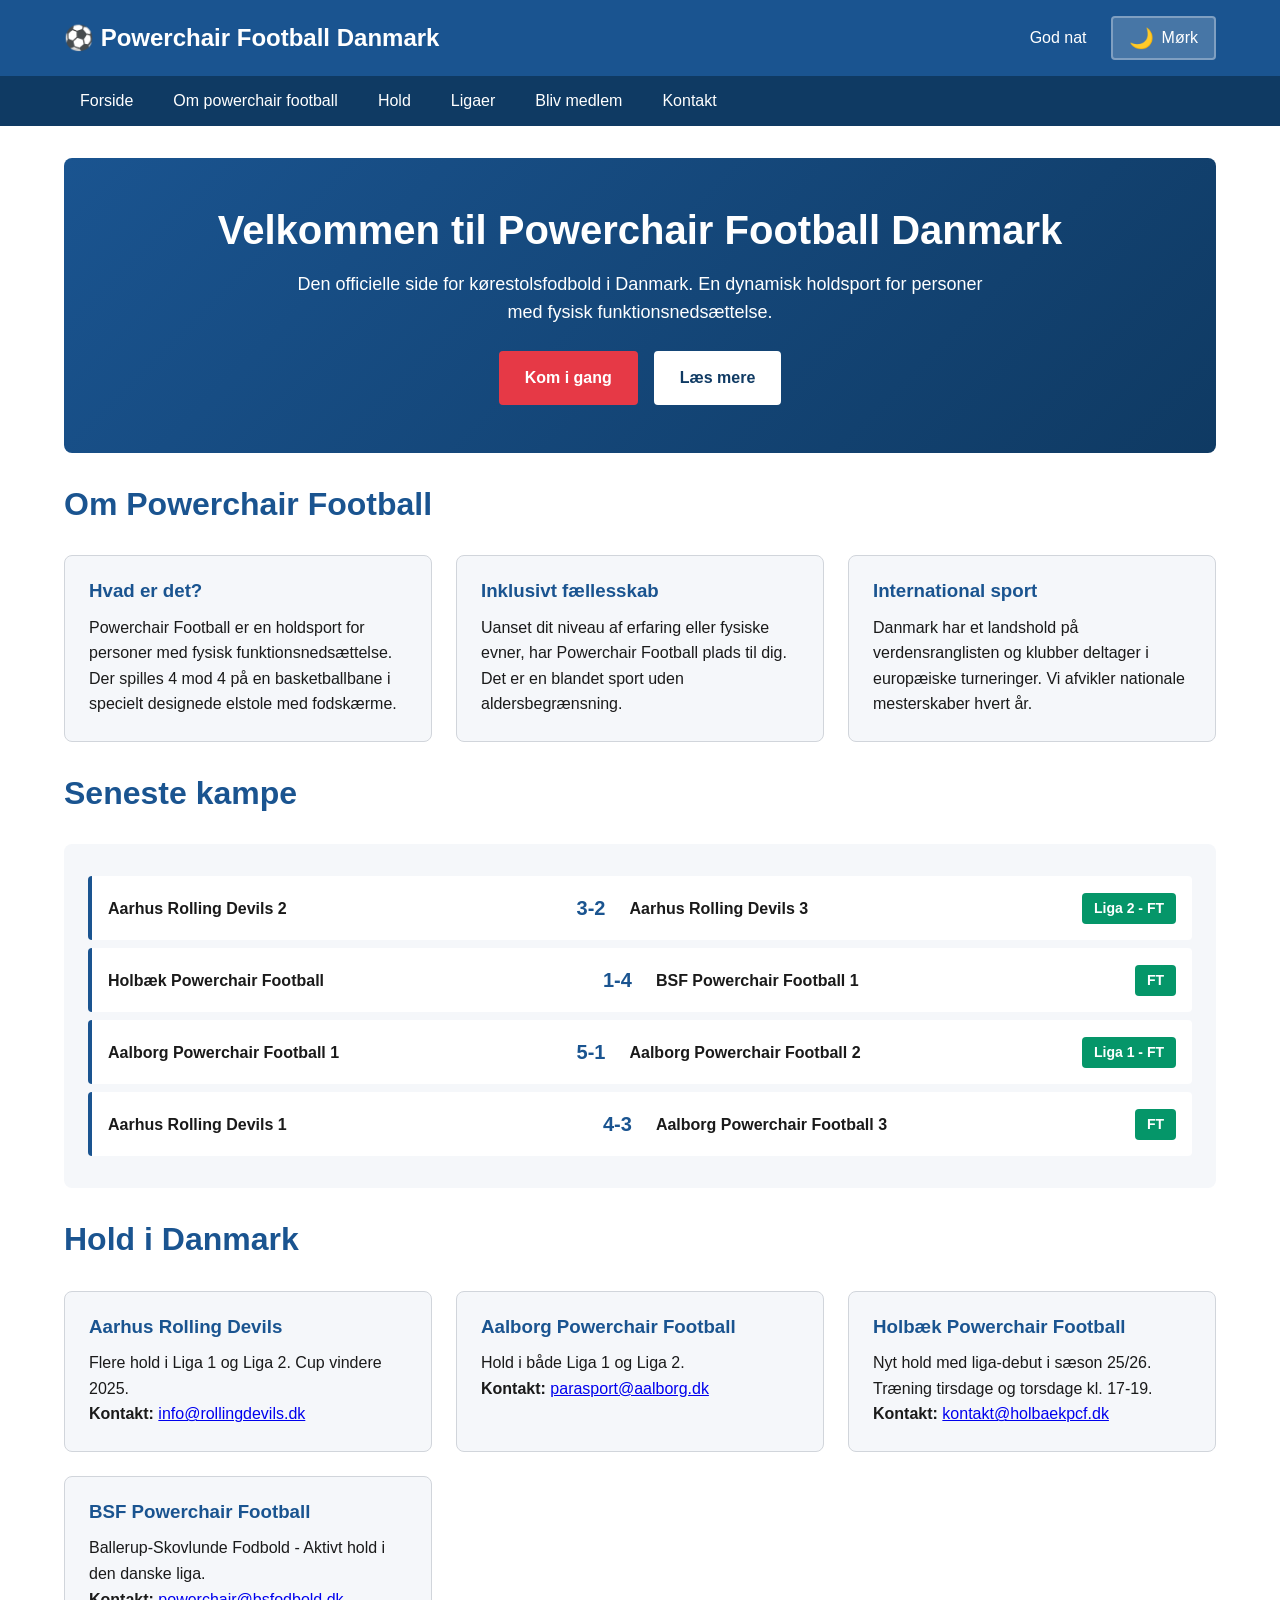
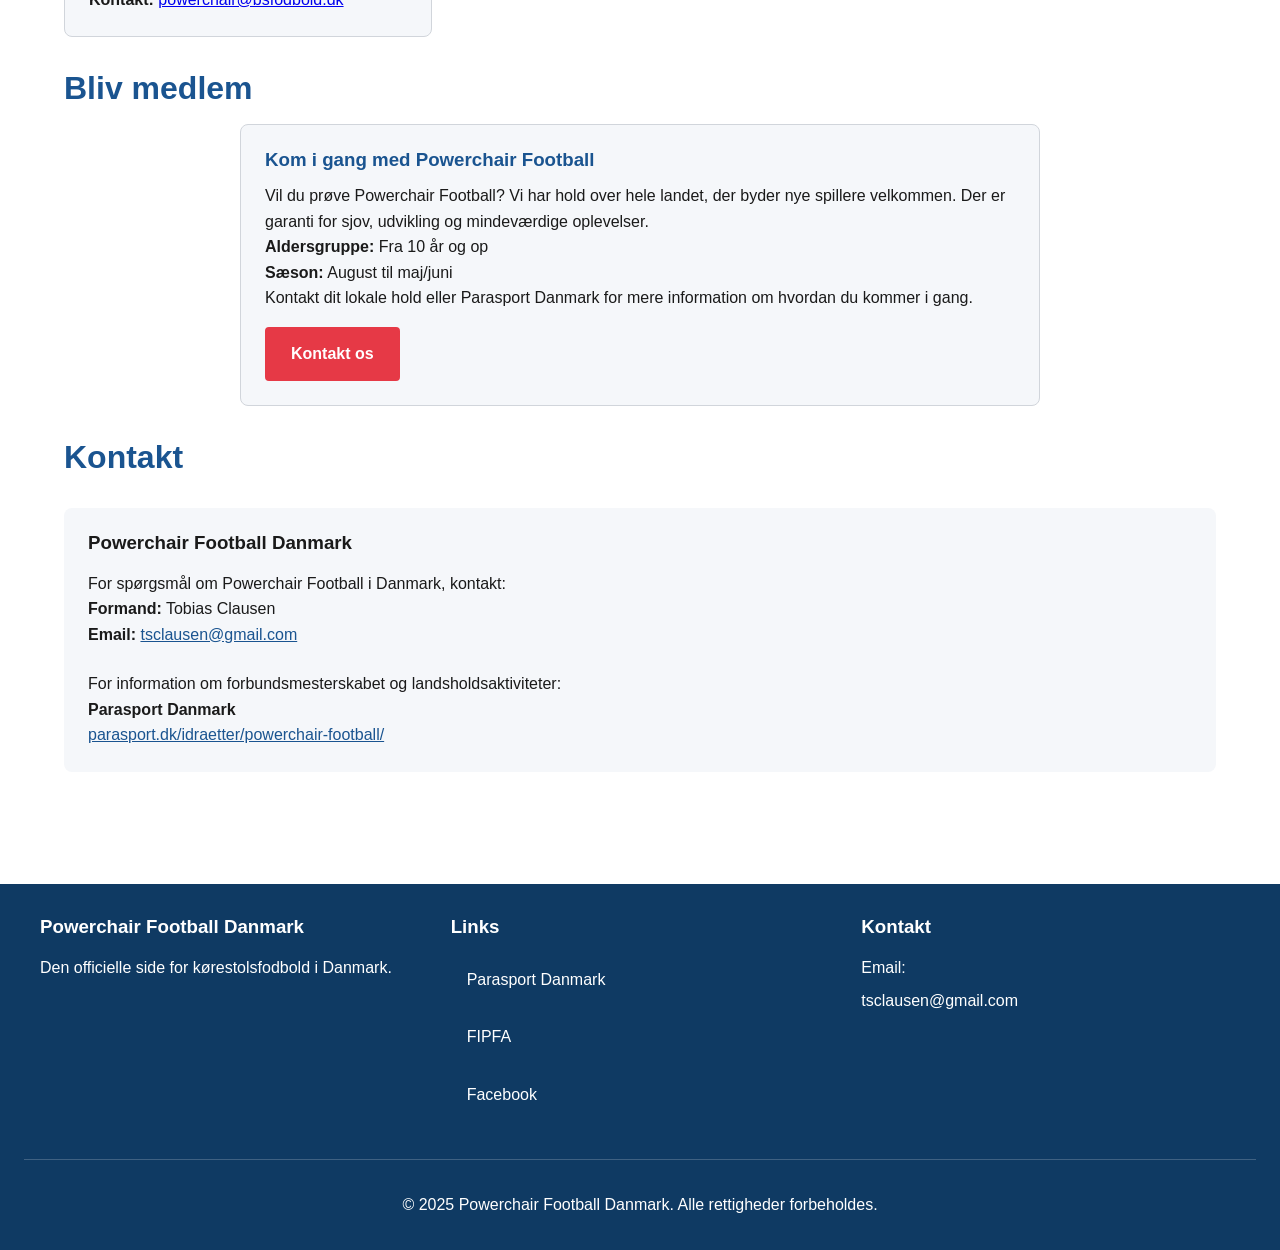
==== index.html @ d1e7b16e "initial commit" ====
<!DOCTYPE html>
<html lang="da">
<head>
    <meta charset="UTF-8">
    <meta name="viewport" content="width=device-width, initial-scale=1.0">
    <meta name="description" content="Powerchair Football Danmark - Den officielle side for kørestolsfodbold i Danmark. Information om ligaer, hold og hvordan du kommer i gang.">
    <title>Powerchair Football Danmark | Kørestolsfodbold</title>
    <style>
        :root {
            --primary: #1a5490;
            --primary-dark: #0f3a63;
            --secondary: #e63946;
            --text: #1a1a1a;
            --text-light: #4a4a4a;
            --bg: #ffffff;
            --bg-alt: #f5f7fa;
            --border: #d1d5db;
            --success: #059669;
        }

        [data-theme="dark"] {
            --primary: #4a9eff;
            --primary-dark: #2563eb;
            --secondary: #ff6b78;
            --text: #e5e7eb;
            --text-light: #d1d5db;
            --bg: #0f172a;
            --bg-alt: #1e293b;
            --border: #334155;
            --success: #10b981;
        }

        * {
            margin: 0;
            padding: 0;
            box-sizing: border-box;
        }

        body {
            font-family: -apple-system, BlinkMacSystemFont, 'Segoe UI', Roboto, 'Helvetica Neue', Arial, sans-serif;
            line-height: 1.6;
            color: var(--text);
            background: var(--bg);
            transition: background-color 0.3s, color 0.3s;
        }

        /* Skip to main content link for keyboard users */
        .skip-link {
            position: absolute;
            top: -40px;
            left: 0;
            background: var(--primary);
            color: white;
            padding: 8px 16px;
            text-decoration: none;
            z-index: 100;
            border-radius: 0 0 4px 0;
        }

        .skip-link:focus {
            top: 0;
        }

        /* Header */
        header {
            background: var(--primary);
            color: white;
            padding: 1rem 0;
            box-shadow: 0 2px 8px rgba(0,0,0,0.1);
        }

        .header-content {
            max-width: 1200px;
            margin: 0 auto;
            padding: 0 1.5rem;
            display: flex;
            justify-content: space-between;
            align-items: center;
            flex-wrap: wrap;
            gap: 1rem;
        }

        .logo {
            font-size: 1.5rem;
            font-weight: bold;
            text-decoration: none;
            color: white;
        }

        .logo:focus {
            outline: 2px solid white;
            outline-offset: 4px;
        }

        .header-right {
            display: flex;
            align-items: center;
            gap: 1.5rem;
        }

        /* Theme toggle button */
        .theme-toggle {
            background: rgba(255, 255, 255, 0.2);
            border: 2px solid rgba(255, 255, 255, 0.3);
            color: white;
            padding: 0.5rem 1rem;
            border-radius: 4px;
            cursor: pointer;
            font-size: 1rem;
            display: flex;
            align-items: center;
            gap: 0.5rem;
            transition: all 0.2s;
        }

        .theme-toggle:hover {
            background: rgba(255, 255, 255, 0.3);
        }

        .theme-toggle:focus-visible {
            outline: 2px solid white;
            outline-offset: 2px;
        }

        .theme-icon {
            font-size: 1.25rem;
        }

        /* Navigation */
        nav {
            background: var(--primary-dark);
        }

        nav ul {
            list-style: none;
            max-width: 1200px;
            margin: 0 auto;
            padding: 0 1.5rem;
            display: flex;
            flex-wrap: wrap;
            gap: 0.5rem;
        }

        nav a {
            display: block;
            color: white;
            text-decoration: none;
            padding: 0.75rem 1rem;
            transition: background-color 0.2s;
        }

        nav a:hover,
        nav a:focus {
            background: var(--primary);
            outline: none;
        }

        nav a:focus-visible {
            outline: 2px solid white;
            outline-offset: -2px;
        }

        /* Main content */
        main {
            max-width: 1200px;
            margin: 0 auto;
            padding: 2rem 1.5rem;
        }

        h1, h2, h3 {
            margin-bottom: 1rem;
            line-height: 1.2;
        }

        h1 {
            font-size: clamp(1.75rem, 4vw, 2.5rem);
            color: var(--primary);
        }

        h2 {
            font-size: clamp(1.5rem, 3vw, 2rem);
            color: var(--primary);
            margin-top: 2rem;
        }

        /* Hero section */
        .hero {
            background: linear-gradient(135deg, var(--primary) 0%, var(--primary-dark) 100%);
            color: white;
            padding: 3rem 1.5rem;
            border-radius: 8px;
            margin-bottom: 2rem;
            text-align: center;
        }

        .hero h1 {
            color: white;
            margin-bottom: 1rem;
        }

        .hero p {
            font-size: 1.125rem;
            max-width: 700px;
            margin: 0 auto 1.5rem;
        }

        /* Buttons */
        .btn {
            display: inline-block;
            background: var(--secondary);
            color: white;
            padding: 0.75rem 1.5rem;
            text-decoration: none;
            border-radius: 4px;
            font-weight: 600;
            transition: all 0.2s;
            border: 2px solid var(--secondary);
            cursor: pointer;
            font-size: 1rem;
        }

        .btn:hover,
        .btn:focus {
            background: #d32f3e;
            border-color: #d32f3e;
            transform: translateY(-2px);
            box-shadow: 0 4px 8px rgba(0,0,0,0.2);
        }

        .btn:focus-visible {
            outline: 3px solid white;
            outline-offset: 2px;
        }

        .btn-secondary {
            background: white;
            color: var(--primary-dark);
            border-color: white;
        }

        .btn-secondary:hover,
        .btn-secondary:focus {
            background: var(--bg-alt);
            border-color: var(--bg-alt);
        }

        [data-theme="dark"] .btn-secondary {
            background: var(--bg-alt);
            color: var(--primary);
            border-color: var(--bg-alt);
        }

        /* Cards */
        .card-grid {
            display: grid;
            grid-template-columns: repeat(auto-fit, minmax(300px, 1fr));
            gap: 1.5rem;
            margin: 2rem 0;
        }

        .card {
            background: var(--bg-alt);
            border: 1px solid var(--border);
            border-radius: 8px;
            padding: 1.5rem;
            transition: box-shadow 0.2s, transform 0.2s;
        }

        .card:hover {
            box-shadow: 0 4px 12px rgba(0,0,0,0.15);
            transform: translateY(-2px);
        }

        [data-theme="dark"] .card:hover {
            box-shadow: 0 4px 12px rgba(0,0,0,0.4);
        }

        .card h3 {
            color: var(--primary);
            margin-bottom: 0.75rem;
        }

        /* Match results */
        .match-results {
            background: var(--bg-alt);
            border-radius: 8px;
            padding: 1.5rem;
            margin: 2rem 0;
        }

        .match-result {
            display: flex;
            justify-content: space-between;
            align-items: center;
            padding: 1rem;
            margin: 0.5rem 0;
            background: var(--bg);
            border-radius: 4px;
            border-left: 4px solid var(--primary);
            flex-wrap: wrap;
            gap: 0.5rem;
            transition: transform 0.2s;
        }

        .match-result:hover {
            transform: translateX(4px);
        }

        .match-result .team {
            font-weight: 600;
            flex: 1;
            min-width: 150px;
        }

        .match-result .score {
            font-size: 1.25rem;
            font-weight: bold;
            color: var(--primary);
            padding: 0 1rem;
        }

        .match-result .status {
            background: var(--success);
            color: white;
            padding: 0.25rem 0.75rem;
            border-radius: 4px;
            font-size: 0.875rem;
            font-weight: 600;
        }

        /* Contact section */
        .contact-info {
            background: var(--bg-alt);
            padding: 1.5rem;
            border-radius: 8px;
            margin: 2rem 0;
        }

        .contact-info a {
            color: var(--primary);
            word-break: break-all;
        }

        .contact-info a:focus-visible {
            outline: 2px solid var(--primary);
            outline-offset: 2px;
        }

        /* Footer */
        footer {
            background: var(--primary-dark);
            color: white;
            padding: 2rem 1.5rem;
            margin-top: 3rem;
        }

        .footer-content {
            max-width: 1200px;
            margin: 0 auto;
            display: grid;
            grid-template-columns: repeat(auto-fit, minmax(250px, 1fr));
            gap: 2rem;
        }

        footer h3 {
            color: white;
            margin-bottom: 1rem;
        }

        footer a {
            color: white;
            text-decoration: none;
            display: block;
            margin: 0.5rem 0;
        }

        footer a:hover,
        footer a:focus {
            text-decoration: underline;
        }

        footer a:focus-visible {
            outline: 2px solid white;
            outline-offset: 2px;
        }

        /* Responsive design */
        @media (max-width: 768px) {
            .header-content {
                flex-direction: column;
                align-items: flex-start;
            }

            .header-right {
                width: 100%;
                justify-content: space-between;
            }

            nav ul {
                flex-direction: column;
                gap: 0;
            }

            nav a {
                padding: 1rem;
                border-bottom: 1px solid var(--primary);
            }

            .match-result {
                flex-direction: column;
                align-items: flex-start;
            }

            .match-result .score {
                padding: 0.5rem 0;
            }
        }

        /* Focus styles for better keyboard navigation */
        *:focus-visible {
            outline: 2px solid var(--primary);
            outline-offset: 2px;
        }

        /* High contrast support */
        @media (prefers-contrast: high) {
            :root {
                --primary: #003d82;
                --text: #000000;
                --border: #000000;
            }

            .card,
            .match-result {
                border: 2px solid var(--border);
            }
        }

        /* Reduced motion support */
        @media (prefers-reduced-motion: reduce) {
            * {
                animation-duration: 0.01ms !important;
                animation-iteration-count: 1 !important;
                transition-duration: 0.01ms !important;
            }

            body {
                transition: none;
            }
        }

        /* Dark mode media query support */
        @media (prefers-color-scheme: dark) {
            :root:not([data-theme="light"]) {
                --primary: #4a9eff;
                --primary-dark: #2563eb;
                --secondary: #ff6b78;
                --text: #e5e7eb;
                --text-light: #d1d5db;
                --bg: #0f172a;
                --bg-alt: #1e293b;
                --border: #334155;
                --success: #10b981;
            }
        }
    </style>
</head>
<body>
    <a href="#main" class="skip-link">Spring til hovedindhold</a>

    <header>
        <div class="header-content">
            <a href="./index.html" class="logo" aria-label="Powerchair Football Danmark - Forside">
                ⚽ Powerchair Football Danmark
            </a>
            <div class="header-right">
                <div role="status" aria-live="polite" aria-atomic="true">
                    <span id="greeting">God aften</span>
                </div>
                <button 
                    id="theme-toggle" 
                    class="theme-toggle" 
                    aria-label="Skift mellem lys og mørk tilstand"
                    aria-pressed="false">
                    <span class="theme-icon" aria-hidden="true">🌙</span>
                    <span id="theme-text">Mørk</span>
                </button>
            </div>
        </div>
    </header>

    <nav aria-label="Hovedmenu">
        <ul>
            <li><a href="./index.html">Forside</a></li>
            <li><a href="./about.html">Om powerchair football</a></li>
            <li><a href="./hold.html">Hold</a></li>
            <li><a href="./results.html">Ligaer</a></li>
            <li><a href="./join.html">Bliv medlem</a></li>
            <li><a href="./contact.html">Kontakt</a></li>
        </ul>
    </nav>

    <main id="main">
        <section id="home" class="hero" aria-labelledby="hero-heading">
            <h1 id="hero-heading">Velkommen til Powerchair Football Danmark</h1>
            <p>Den officielle side for kørestolsfodbold i Danmark. En dynamisk holdsport for personer med fysisk funktionsnedsættelse.</p>
            <div style="display: flex; gap: 1rem; justify-content: center; flex-wrap: wrap;">
                <a href="./join.html" class="btn">Kom i gang</a>
                <a href="./about.html" class="btn btn-secondary">Læs mere</a>
            </div>
        </section>

        <section id="about" aria-labelledby="about-heading">
            <h2 id="about-heading">Om Powerchair Football</h2>
            <div class="card-grid">
                <article class="card">
                    <h3>Hvad er det?</h3>
                    <p>Powerchair Football er en holdsport for personer med fysisk funktionsnedsættelse. Der spilles 4 mod 4 på en basketballbane i specielt designede elstole med fodskærme.</p>
                </article>
                <article class="card">
                    <h3>Inklusivt fællesskab</h3>
                    <p>Uanset dit niveau af erfaring eller fysiske evner, har Powerchair Football plads til dig. Det er en blandet sport uden aldersbegrænsning.</p>
                </article>
                <article class="card">
                    <h3>International sport</h3>
                    <p>Danmark har et landshold på verdensranglisten og klubber deltager i europæiske turneringer. Vi afvikler nationale mesterskaber hvert år.</p>
                </article>
            </div>
        </section>

        <section id="results" aria-labelledby="results-heading">
            <h2 id="results-heading">Seneste kampe</h2>
            <div class="match-results">
                <article class="match-result">
                    <span class="team">Aarhus Rolling Devils 2</span>
                    <span class="score" aria-label="resultat">-</span>
                    <span class="team">Aarhus Rolling Devils 3</span>
                    <span class="status" role="status">Liga 2 - FT</span>
                </article>
                <article class="match-result">
                    <span class="team">Holbæk Powerchair Football</span>
                    <span class="score" aria-label="resultat">-</span>
                    <span class="team">BSF Powerchair Football 1</span>
                    <span class="status" role="status">FT</span>
                </article>
                <article class="match-result">
                    <span class="team">Aalborg Powerchair Football 1</span>
                    <span class="score" aria-label="resultat">-</span>
                    <span class="team">Aalborg Powerchair Football 2</span>
                    <span class="status" role="status">Liga 1 - FT</span>
                </article>
                <article class="match-result">
                    <span class="team">Aarhus Rolling Devils 1</span>
                    <span class="score" aria-label="resultat">-</span>
                    <span class="team">Aalborg Powerchair Football 3</span>
                    <span class="status" role="status">FT</span>
                </article>
            </div>
        </section>

        <section id="teams" aria-labelledby="teams-heading">
            <h2 id="teams-heading">Hold i Danmark</h2>
            <div class="card-grid">
                <article class="card">
                    <h3>Aarhus Rolling Devils</h3>
                    <p>Flere hold i Liga 1 og Liga 2. Cup vindere 2025.</p>
                </article>
                <article class="card">
                    <h3>Aalborg Powerchair Football</h3>
                    <p>Hold i både Liga 1 og Liga 2.</p>
                </article>
                <article class="card">
                    <h3>Holbæk Powerchair Football</h3>
                    <p>Nyt hold med liga-debut i sæson 25/26. Træning tirsdage og torsdage kl. 17-19.</p>
                </article>
                <article class="card">
                    <h3>BSF Powerchair Football</h3>
                    <p>Aktivt hold i den danske liga.</p>
                </article>
            </div>
        </section>

        <section id="join" aria-labelledby="join-heading">
            <h2 id="join-heading">Bliv medlem</h2>
            <div class="card" style="max-width: 800px; margin: 0 auto;">
                <h3>Kom i gang med Powerchair Football</h3>
                <p>Vil du prøve Powerchair Football? Vi har hold over hele landet, der byder nye spillere velkommen. Der er garanti for sjov, udvikling og mindeværdige oplevelser.</p>
                <p><strong>Aldersgruppe:</strong> Fra 10 år og op</p>
                <p><strong>Sæson:</strong> August til maj/juni</p>
                <p>Kontakt dit lokale hold eller Parasport Danmark for mere information om hvordan du kommer i gang.</p>
                <a href="./index.html#contact" class="btn" style="margin-top: 1rem;">Kontakt os</a>
            </div>
        </section>

        <section id="contact" aria-labelledby="contact-heading">
            <h2 id="contact-heading">Kontakt</h2>
            <div class="contact-info">
                <h3>Powerchair Football Danmark</h3>
                <p>For spørgsmål om Powerchair Football i Danmark, kontakt:</p>
                <p><strong>Formand:</strong> Tobias Clausen<br>
                <strong>Email:</strong> <a href="mailto:tsclausen@gmail.com">tsclausen@gmail.com</a></p>
                
                <p style="margin-top: 1.5rem;">For information om forbundsmesterskabet og landsholdsaktiviteter:</p>
                <p><strong>Parasport Danmark</strong><br>
                <a href="https://parasport.dk/idraetter/powerchair-football/" target="_blank" rel="noopener noreferrer">parasport.dk/idraetter/powerchair-football/</a></p>
            </div>
        </section>
    </main>

    <footer>
        <div class="footer-content">
            <div>
                <h3>Powerchair Football Danmark</h3>
                <p>Den officielle side for kørestolsfodbold i Danmark.</p>
            </div>
            <nav aria-label="Footer links">
                <h3>Links</h3>
                <a href="https://parasport.dk" target="_blank" rel="noopener noreferrer">Parasport Danmark</a>
                <a href="https://fipfa.org" target="_blank" rel="noopener noreferrer">FIPFA</a>
                <a href="https://facebook.com/PowerchairFootballDanmark" target="_blank" rel="noopener noreferrer">Facebook</a>
            </nav>
            <div>
                <h3>Kontakt</h3>
                <p>Email: <a href="mailto:tsclausen@gmail.com">tsclausen@gmail.com</a></p>
            </div>
        </div>
        <div style="text-align: center; margin-top: 2rem; padding-top: 2rem; border-top: 1px solid rgba(255,255,255,0.2);">
            <p>&copy; 2025 Powerchair Football Danmark. Alle rettigheder forbeholdes.</p>
        </div>
    </footer>

    <script>
        // Theme management
        const themeToggle = document.getElementById('theme-toggle');
        const themeIcon = document.querySelector('.theme-icon');
        const themeText = document.getElementById('theme-text');
        const html = document.documentElement;

        // Initialize theme from system preference
        function initTheme() {
            const systemPrefersDark = window.matchMedia('(prefers-color-scheme: dark)').matches;
            
            if (systemPrefersDark) {
                setTheme('dark');
            } else {
                setTheme('light');
            }
        }

        function setTheme(theme) {
            if (theme === 'dark') {
                html.setAttribute('data-theme', 'dark');
                themeIcon.textContent = '☀️';
                themeText.textContent = 'Lys';
                themeToggle.setAttribute('aria-pressed', 'true');
            } else {
                html.setAttribute('data-theme', 'light');
                themeIcon.textContent = '🌙';
                themeText.textContent = 'Mørk';
                themeToggle.setAttribute('aria-pressed', 'false');
            }
        }

        themeToggle.addEventListener('click', () => {
            const currentTheme = html.getAttribute('data-theme');
            const newTheme = currentTheme === 'dark' ? 'light' : 'dark';
            setTheme(newTheme);
        });

        // Listen for system theme changes
        window.matchMedia('(prefers-color-scheme: dark)').addEventListener('change', (e) => {
            const newTheme = e.matches ? 'dark' : 'light';
            setTheme(newTheme);
        });

        // Update greeting based on time of day
        function updateGreeting() {
            const hour = new Date().getHours();
            const greetingEl = document.getElementById('greeting');
            let greeting;
            
            if (hour < 6) greeting = 'God nat';
            else if (hour < 10) greeting = 'God morgen';
            else if (hour < 18) greeting = 'God dag';
            else greeting = 'God aften';
            
            greetingEl.textContent = greeting;
        }
        
        initTheme();
        updateGreeting();

        // Load and display teams
        async function loadTeams() {
            try {
                // Try localStorage first
                const stored = localStorage.getItem('pcfb_teams');
                let teams;
                
                if (stored) {
                    teams = JSON.parse(stored);
                } else {
                    const response = await fetch('./data/teams.json');
                    teams = await response.json();
                }
                
                const teamsGrid = document.querySelector('#teams .card-grid');
                
                teamsGrid.innerHTML = teams.map(team => `
                    <article class="card">
                        <h3>${team.name}</h3>
                        <p>${team.description}</p>
                        ${team.contact ? `<p><strong>Kontakt:</strong> <a href="mailto:${team.contact}">${team.contact}</a></p>` : ''}
                    </article>
                `).join('');
            } catch (error) {
                console.error('Failed to load teams:', error);
            }
        }

        // Load and display match results
        async function loadResults() {
            try {
                // Try localStorage first
                const stored = localStorage.getItem('pcfb_results');
                let results;
                
                if (stored) {
                    results = JSON.parse(stored);
                } else {
                    const response = await fetch('./data/results.json');
                    results = await response.json();
                }
                
                const resultsContainer = document.querySelector('.match-results');
                
                resultsContainer.innerHTML = results.slice(0, 4).map(match => `
                    <article class="match-result">
                        <span class="team">${match.homeTeam}</span>
                        <span class="score" aria-label="resultat">${match.score || '-'}</span>
                        <span class="team">${match.awayTeam}</span>
                        <span class="status" role="status">${match.status}</span>
                    </article>
                `).join('');
            } catch (error) {
                console.error('Failed to load results:', error);
            }
        }

        // Load data on page load
        loadTeams();
        loadResults();

        // Auto-refresh every 5 minutes
        setInterval(() => {
            loadTeams();
            loadResults();
        }, 300000);
    </script>
</body>
</html>
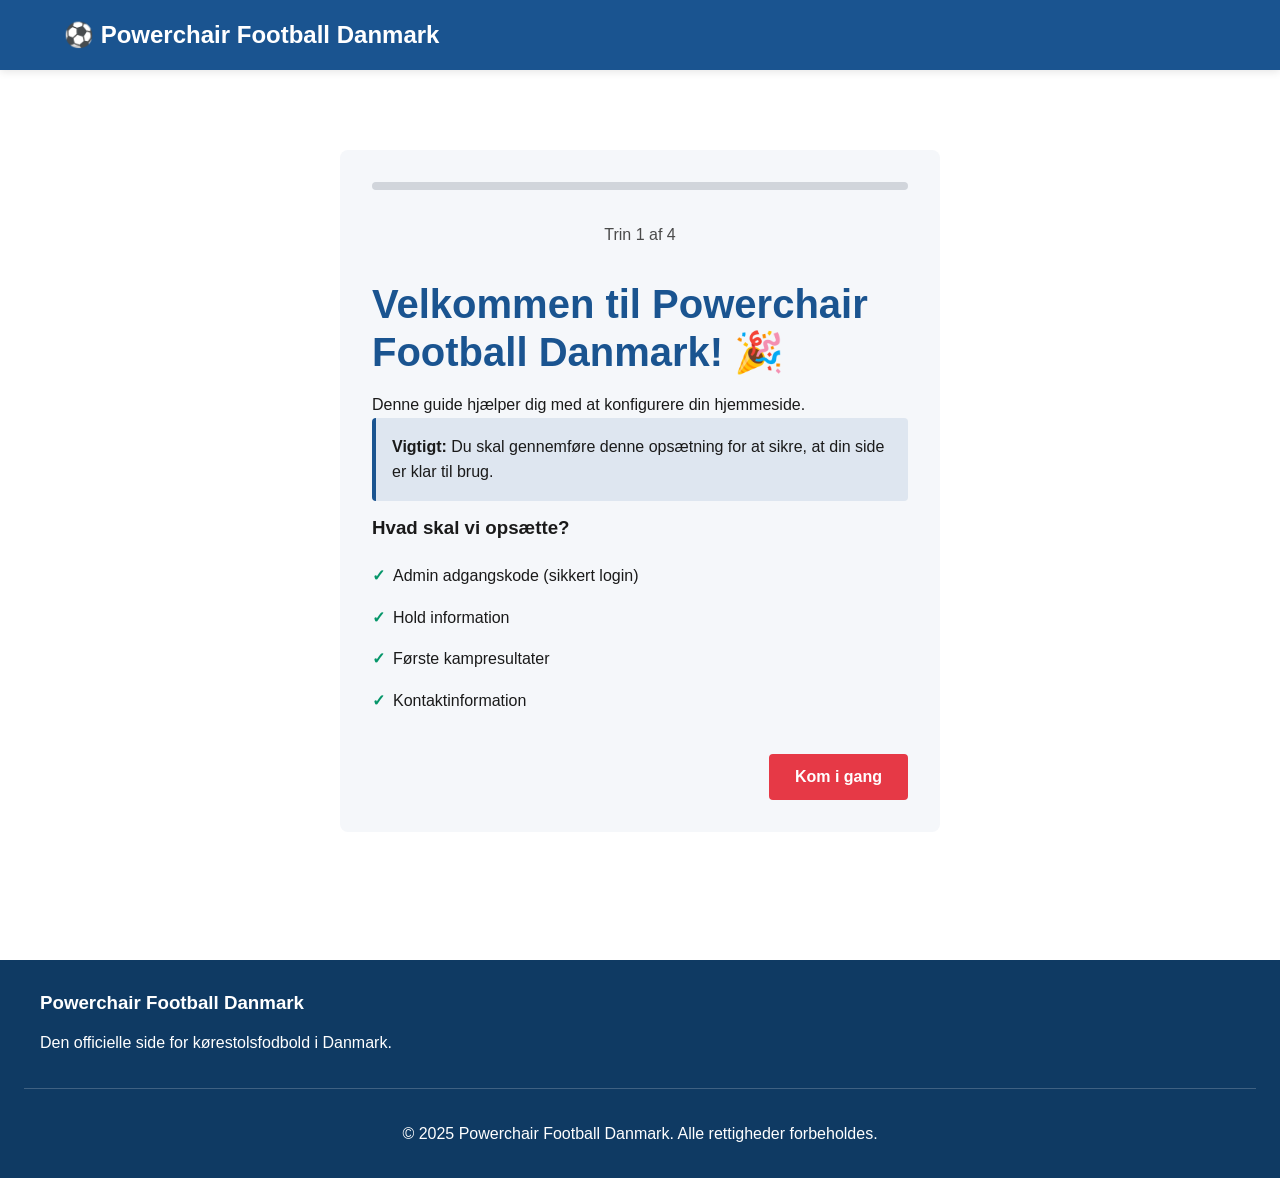
==== commit 0ed1f7d6: "setup" ====
--- a/index.html
+++ b/index.html
@@ -630,6 +630,11 @@
     </footer>
 
     <script>
+        // Check if setup is complete
+        if (!localStorage.getItem('pcfb_setup_complete')) {
+            window.location.href = './setup.html';
+        }
+
         // Theme management
         const themeToggle = document.getElementById('theme-toggle');
         const themeIcon = document.querySelector('.theme-icon');
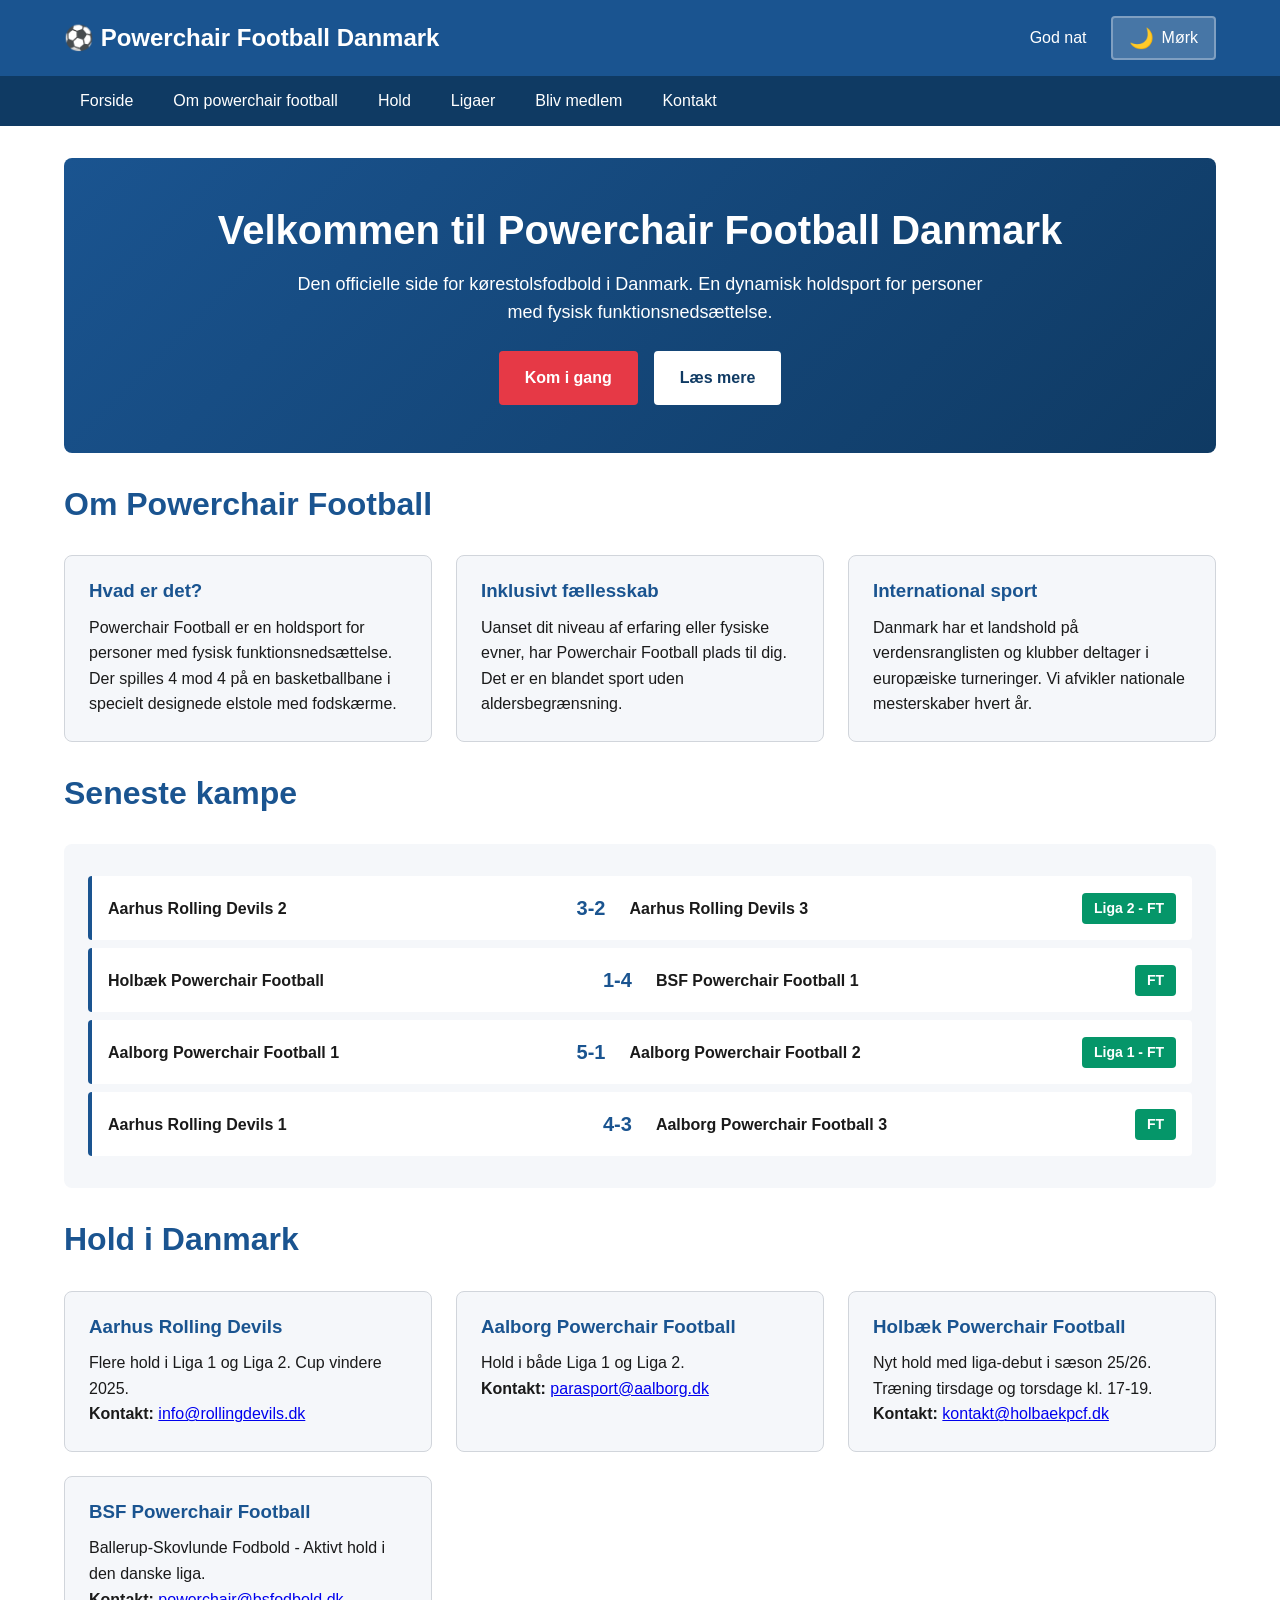
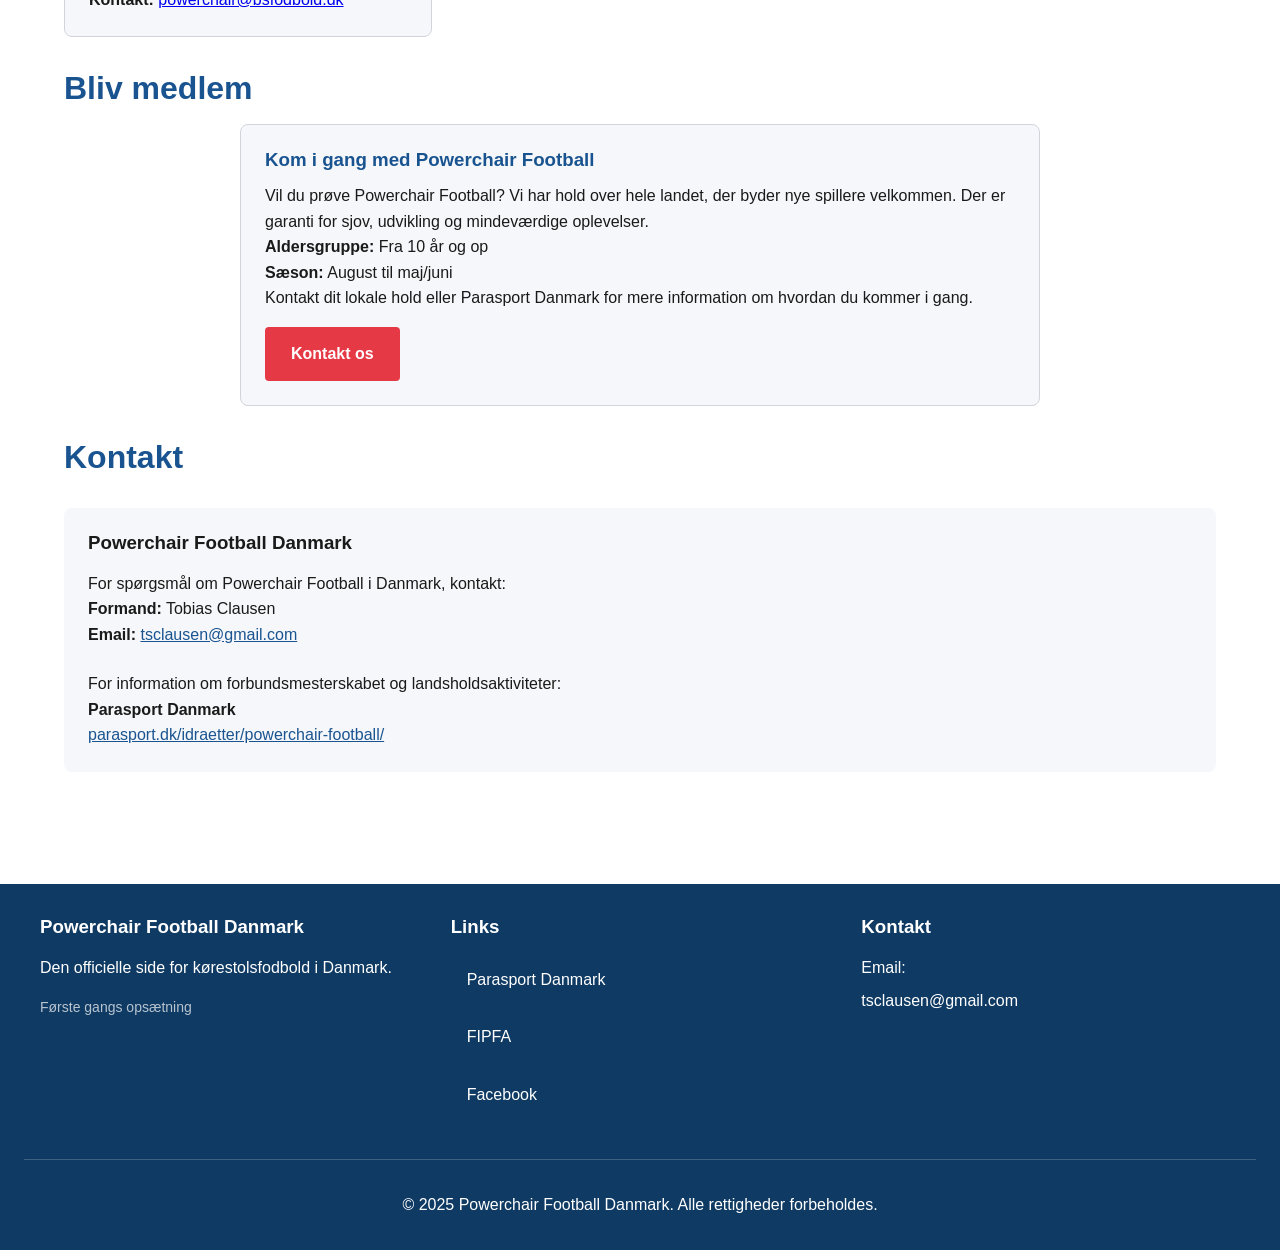
==== commit c1090e19: "try2" ====
--- a/index.html
+++ b/index.html
@@ -612,6 +612,9 @@
             <div>
                 <h3>Powerchair Football Danmark</h3>
                 <p>Den officielle side for kørestolsfodbold i Danmark.</p>
+                <p style="margin-top: 1rem; font-size: 0.875rem;">
+                    <a href="./setup.html" style="color: rgba(255,255,255,0.7);">Første gangs opsætning</a>
+                </p>
             </div>
             <nav aria-label="Footer links">
                 <h3>Links</h3>
@@ -630,10 +633,8 @@
     </footer>
 
     <script>
-        // Check if setup is complete
-        if (!localStorage.getItem('pcfb_setup_complete')) {
-            window.location.href = './setup.html';
-        }
+        // Don't redirect to setup on GitHub Pages - setup is optional
+        // Users can manually visit setup.html if needed
 
         // Theme management
         const themeToggle = document.getElementById('theme-toggle');
